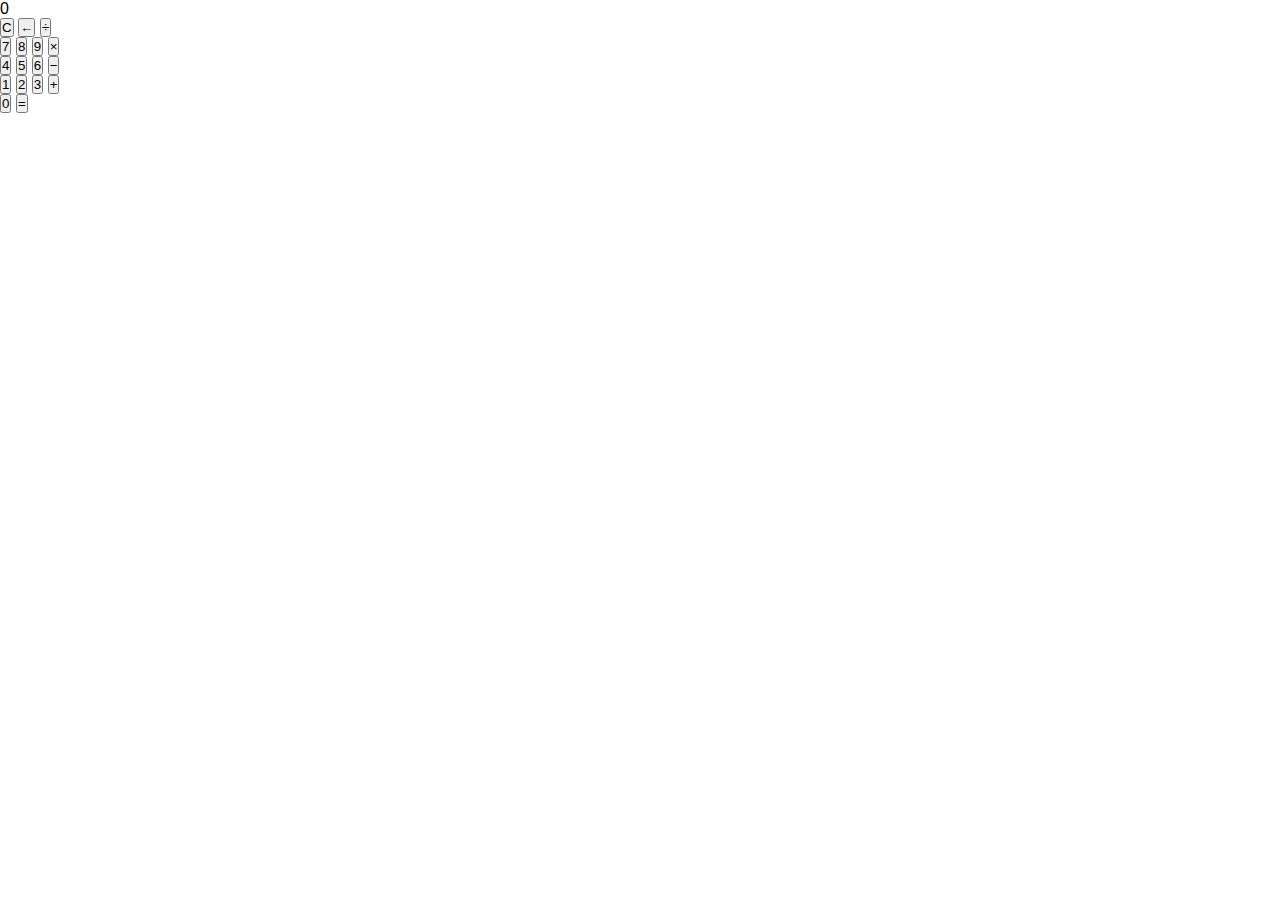
==== index.html @ a03de1f8 "added buttons and all html" ====
<!DOCTYPE html>
<html lang="en">
  <head>
    <meta charset="UTF-8" />
    <meta http-equiv="X-UA-Compatible" content="IE=edge" />
    <meta name="viewport" content="width=device-width, initial-scale=1.0" />
    <link rel="stylesheet" href="style.css" />
    <title>Calculator</title>
  </head>
  <body>
    <div class="wrapper">
      <section class="screen">0</section>
      <section class="calc-buttons">
        <div class="calc-button-row">
          <button class="calc-button double">C</button>
          <button class="calc-button">&larr;</button>
          <button class="classcalc-button">&divide;</button>
        </div>

        <div class="calc-button-row">
          <button class="calc-button">7</button>
          <button class="calc-button">8</button>
          <button class="calc-button">9</button>
          <button class="calc-button">&times;</button>
        </div>

        <div class="calc-button-row">
          <button class="calc-button">4</button>
          <button class="calc-button">5</button>
          <button class="calc-button">6</button>
          <button class="calc-button">&minus;</button>
        </div>

        <div class="calc-button-row">
          <button class="calc-button">1</button>
          <button class="calc-button">2</button>
          <button class="calc-button">3</button>
          <button class="calc-button">&plus;</button>
        </div>

        <div class="calc-button-row">
          <button class="calc-button triple">0</button>

          <button class="calc-button">&equals;</button>
        </div>
      </section>
    </div>

    <script>
      src = "script.js";
    </script>
  </body>
</html>
---- style.css ----
html {
  box-sizing: border-box;
  height: 100%;
}

*,
*::before,
*::after {
  box-sizing: inherit;
  margin: 0;
  padding: 0;
}

body {
  align-items: center;
  background-color: linear-gradient(320deg, #eb92be, #ffef78, #63c9b4);
  display: flex;
  font-family: "Dosis", sans-serif;
}
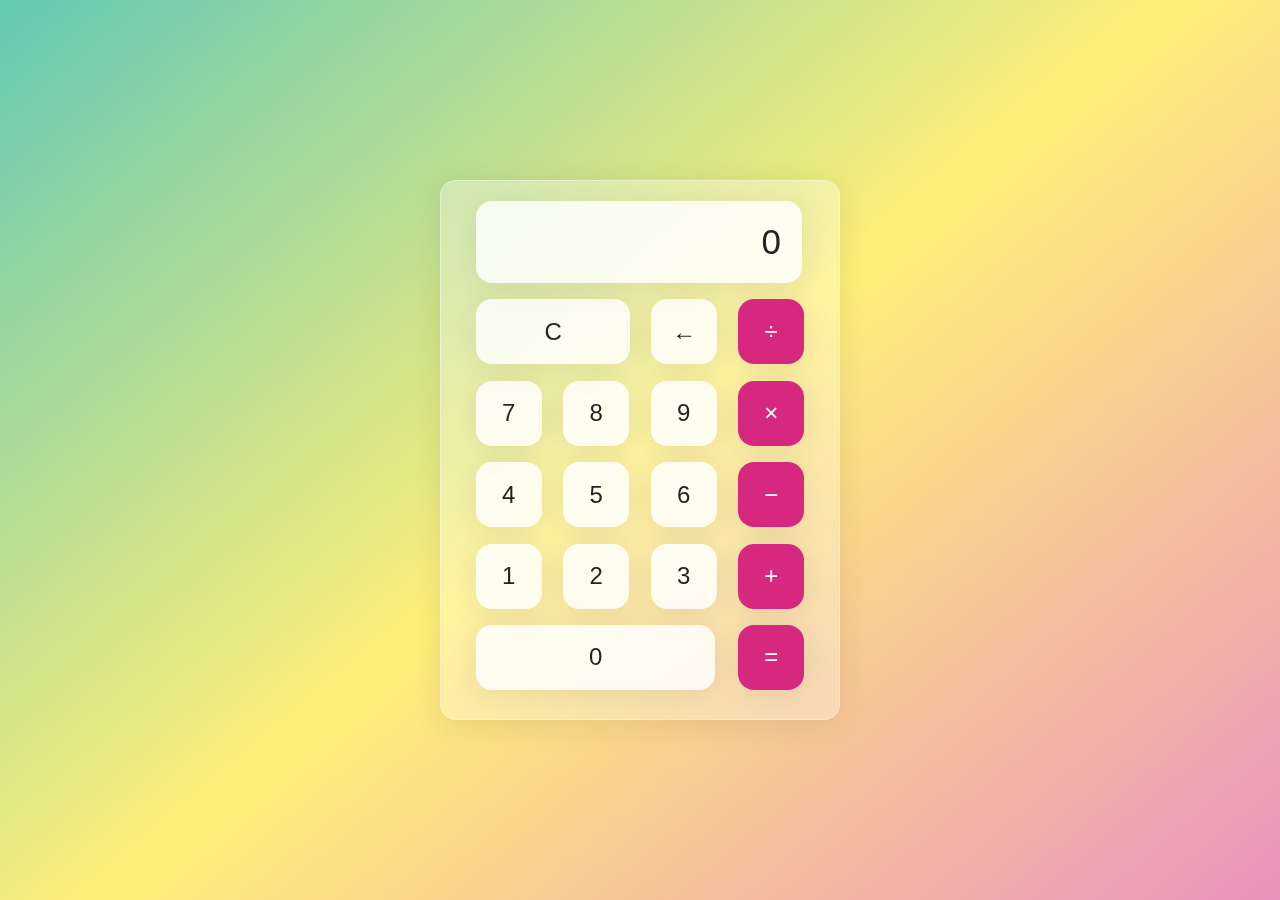
==== commit ff3c052e: "added some javascript functionality" ====
--- a/index.html
+++ b/index.html
@@ -14,7 +14,7 @@
         <div class="calc-button-row">
           <button class="calc-button double">C</button>
           <button class="calc-button">&larr;</button>
-          <button class="classcalc-button">&divide;</button>
+          <button class="calc-button">&divide;</button>
         </div>
 
         <div class="calc-button-row">
--- a/style.css
+++ b/style.css
@@ -13,7 +13,92 @@
 
 body {
   align-items: center;
-  background-color: linear-gradient(320deg, #eb92be, #ffef78, #63c9b4);
+  background: linear-gradient(320deg, #eb92be, #ffef78, #63c9b4);
   display: flex;
   font-family: "Dosis", sans-serif;
+  font-display: swap;
+  height: inherit;
+  justify-content: center;
 }
+
+.wrapper {
+  backdrop-filter: blur(5.5px);
+  -webkit-backdrop-filter: blur(5.5px);
+  border-radius: 16px;
+  box-shadow: 0 4px 30px rgba(35, 35, 35, 0.1);
+  color: #232323;
+  backdrop-filter: blur(4px);
+  -webkit-backdrop-filter: blur(4px);
+  background: rgba(255, 255, 255, 0.3);
+  border: 1px solid rgba(255, 255, 255, 0.34);
+  flex-basis: 400px;
+  height: 540px;
+  padding: 20px 35px;
+}
+
+.screen {
+  backdrop-filter: blur(5.5px);
+  -webkit-backdrop-filter: blur(5.5px);
+  background: rgba(255, 255, 255, 0.75);
+  border: 1px solid rgba(255, 255, 255, 0.01);
+  border-radius: 16px;
+  box-shadow: 0 4px 30px rgba(35, 35, 35, 0.1);
+  color: #232323;
+  font-size: 35px;
+  overflow: auto;
+  padding: 20px;
+  text-align: right;
+  width: 326px;
+}
+
+.calc-button-row {
+  display: flex;
+  justify-content: space-between;
+  margin: 5% 0;
+}
+
+.calc-button {
+  backdrop-filter: blur(5.5px);
+  -webkit-backdrop-filter: blur(5.5px);
+  background: rgba(255, 255, 255, 0.75);
+  border: 1px solid rgba(255, 255, 255, 0.01);
+  border-radius: 16px;
+  box-shadow: 0 4px 30px rgba(35, 35, 35, 0.1);
+  color: #232323;
+  flex-basis: 20%;
+  font-family: inherit;
+  font-size: 24px;
+  height: 65px;
+}
+
+.calc-button:last-child {
+  backdrop-filter: blur(5.5px);
+  -webkit-backdrop-filter: blur(5.5px);
+  background: rgba(255, 255, 255, 0.75);
+  border: 1px solid rgba(255, 255, 255, 0.01);
+  border-radius: 16px;
+  box-shadow: 0 4px 30px rgba(35, 35, 35, 0.1);
+  color: #fff;
+  background: #d72880;
+}
+
+.calc-button:last-child:hover {
+  background-color: inherit;
+  color: inherit;
+}
+
+.calc-button:hover {
+  background-color: inherit;
+}
+
+.calc-button:active {
+  background-color: #ffef78;
+}
+
+.double {
+  flex-basis: 47%;
+}
+
+.triple {
+  flex-basis: 73%;
+}
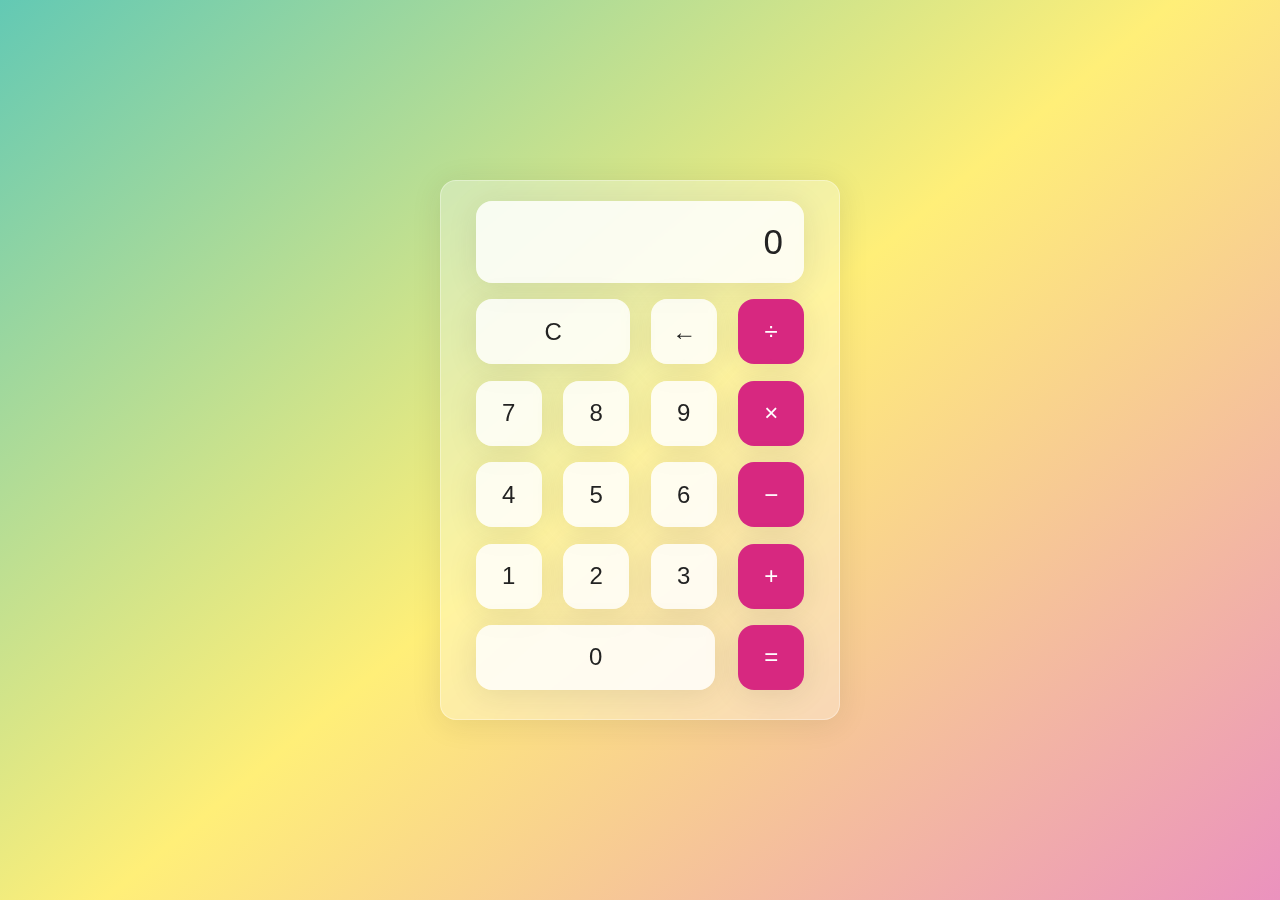
==== commit 02b1de21: "decimal and symbols handling" ====
--- a/index.html
+++ b/index.html
@@ -1,3 +1,4 @@
+<!-- index.html -->
 <!DOCTYPE html>
 <html lang="en">
   <head>
@@ -8,46 +9,52 @@
     <title>Calculator</title>
   </head>
   <body>
-    <div class="wrapper">
-      <section class="screen">0</section>
+    <div class="wrapper" role="main" aria-label="Calculator">
+      <section class="screen" aria-live="polite" aria-atomic="true">0</section>
       <section class="calc-buttons">
         <div class="calc-button-row">
-          <button class="calc-button double">C</button>
-          <button class="calc-button">&larr;</button>
-          <button class="calc-button">&divide;</button>
+          <button class="calc-button double" aria-label="Clear" type="button">
+            C
+          </button>
+          <button class="calc-button" aria-label="Backspace" type="button">
+            &larr;
+          </button>
+          <button class="calc-button" aria-label="Divide" type="button">
+            &divide;
+          </button>
         </div>
-
         <div class="calc-button-row">
-          <button class="calc-button">7</button>
-          <button class="calc-button">8</button>
-          <button class="calc-button">9</button>
-          <button class="calc-button">&times;</button>
+          <button class="calc-button" type="button">7</button>
+          <button class="calc-button" type="button">8</button>
+          <button class="calc-button" type="button">9</button>
+          <button class="calc-button" aria-label="Multiply" type="button">
+            &times;
+          </button>
         </div>
-
         <div class="calc-button-row">
-          <button class="calc-button">4</button>
-          <button class="calc-button">5</button>
-          <button class="calc-button">6</button>
-          <button class="calc-button">&minus;</button>
+          <button class="calc-button" type="button">4</button>
+          <button class="calc-button" type="button">5</button>
+          <button class="calc-button" type="button">6</button>
+          <button class="calc-button" aria-label="Subtract" type="button">
+            &minus;
+          </button>
         </div>
-
         <div class="calc-button-row">
-          <button class="calc-button">1</button>
-          <button class="calc-button">2</button>
-          <button class="calc-button">3</button>
-          <button class="calc-button">&plus;</button>
+          <button class="calc-button" type="button">1</button>
+          <button class="calc-button" type="button">2</button>
+          <button class="calc-button" type="button">3</button>
+          <button class="calc-button" aria-label="Add" type="button">
+            &plus;
+          </button>
         </div>
-
         <div class="calc-button-row">
-          <button class="calc-button triple">0</button>
-
-          <button class="calc-button">&equals;</button>
+          <button class="calc-button triple" type="button">0</button>
+          <button class="calc-button" aria-label="Equals" type="button">
+            &equals;
+          </button>
         </div>
       </section>
     </div>
-
-    <script>
-      src = "script.js";
-    </script>
+    <script src="script.js"></script>
   </body>
 </html>
--- a/style.css
+++ b/style.css
@@ -34,6 +34,7 @@
   flex-basis: 400px;
   height: 540px;
   padding: 20px 35px;
+  max-width: 90%;
 }
 
 .screen {
@@ -48,7 +49,7 @@
   overflow: auto;
   padding: 20px;
   text-align: right;
-  width: 326px;
+  width: 100%;
 }
 
 .calc-button-row {
@@ -69,26 +70,16 @@
   font-family: inherit;
   font-size: 24px;
   height: 65px;
+  transition: background-color 0.3s, color 0.3s;
 }
 
 .calc-button:last-child {
-  backdrop-filter: blur(5.5px);
-  -webkit-backdrop-filter: blur(5.5px);
-  background: rgba(255, 255, 255, 0.75);
-  border: 1px solid rgba(255, 255, 255, 0.01);
-  border-radius: 16px;
-  box-shadow: 0 4px 30px rgba(35, 35, 35, 0.1);
   color: #fff;
   background: #d72880;
 }
 
-.calc-button:last-child:hover {
-  background-color: inherit;
-  color: inherit;
-}
-
 .calc-button:hover {
-  background-color: inherit;
+  background-color: #ffef78;
 }
 
 .calc-button:active {
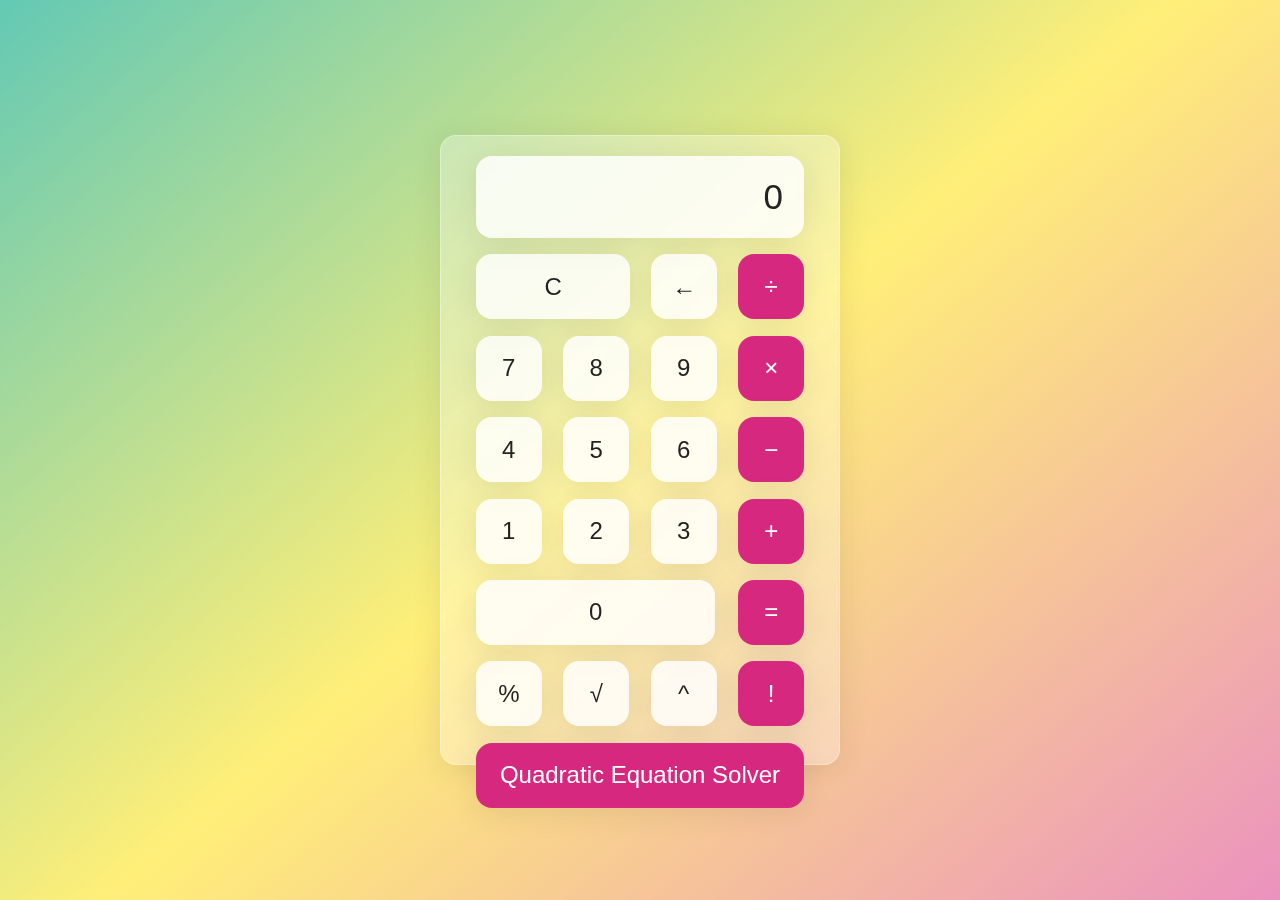
==== commit c1b8ea5d: "added power, root and factorial" ====
--- a/index.html
+++ b/index.html
@@ -53,6 +53,29 @@
             &equals;
           </button>
         </div>
+        <div class="calc-button-row">
+          <button class="calc-button">%</button>
+          <button class="calc-button">√</button>
+          <button class="calc-button">^</button>
+          <button class="calc-button">!</button>
+        </div>
+        <!-- 
+
+
+        <div class="calc-button-row">
+          <button class="calc-button">sin</button>
+          <button class="calc-button">cos</button>
+          <button class="calc-button">tan</button>
+          <button class="calc-button">ln</button>
+        </div>
+
+
+        -->
+        <div class="calc-button-row">
+          <button class="redirect-button" onclick="redirectToQuadraticSolver()">
+            Quadratic Equation Solver
+          </button>
+        </div>
       </section>
     </div>
     <script src="script.js"></script>
--- a/style.css
+++ b/style.css
@@ -32,7 +32,7 @@
   background: rgba(255, 255, 255, 0.3);
   border: 1px solid rgba(255, 255, 255, 0.34);
   flex-basis: 400px;
-  height: 540px;
+  height: 630px;
   padding: 20px 35px;
   max-width: 90%;
 }
@@ -78,6 +78,11 @@
   background: #d72880;
 }
 
+.calc-button:last-child:hover {
+  color: inherit;
+  background: inherit;
+}
+
 .calc-button:hover {
   background-color: #ffef78;
 }
@@ -93,3 +98,22 @@
 .triple {
   flex-basis: 73%;
 }
+
+.redirect-button {
+  backdrop-filter: blur(5.5px);
+  -webkit-backdrop-filter: blur(5.5px);
+  background: #d72880;
+  border: 1px solid rgba(255, 255, 255, 0.01);
+  border-radius: 16px;
+  box-shadow: 0 4px 30px rgba(35, 35, 35, 0.1);
+  color: #fff;
+
+  flex-basis: 100%;
+  font-family: inherit;
+  font-size: 24px;
+  height: 65px;
+  transition: background-color 0.3s, color 0.3s;
+  align-items: center;
+  justify-content: center;
+  text-align: center;
+}
